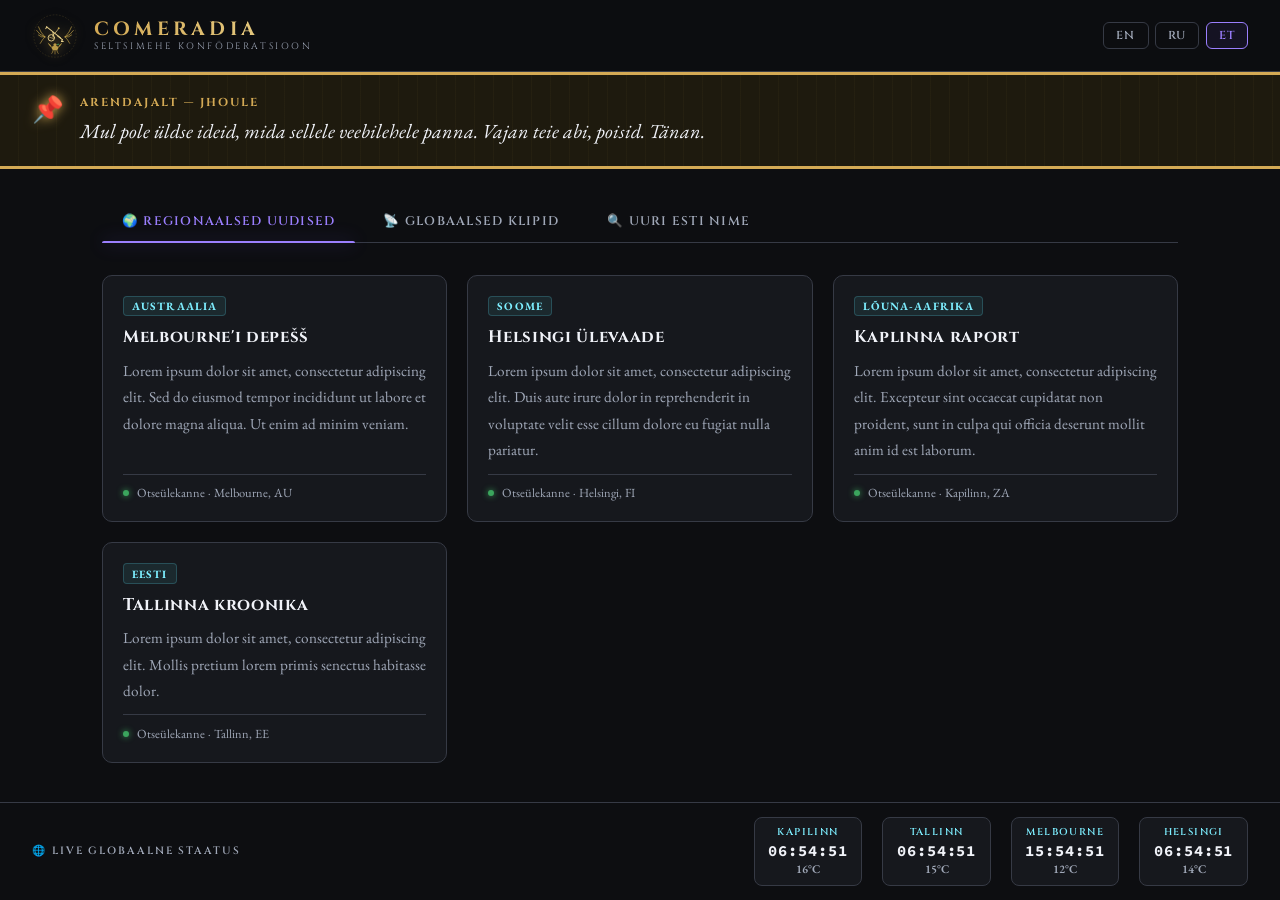
==== et/index.html @ 1955fc17 "Initial commit: Set up Comeradia project files" ====
<!DOCTYPE html>
<html lang="et">
<head>
  <meta charset="UTF-8" />
  <meta name="viewport" content="width=device-width, initial-scale=1.0" />
  <title>Comeradia — Globaalsed uudised</title>
  <link rel="preconnect" href="https://fonts.googleapis.com" />
  <link rel="stylesheet" href="https://fonts.googleapis.com/css2?family=Cinzel:wght@400;600;700;900&family=EB+Garamond:ital,wght@0,400;0,600;0,700;1,400&family=Source+Code+Pro:wght@400;600;700&display=swap" />
  <link rel="stylesheet" href="../style.css" />
</head>
<body>

<header>
  <a class="header-brand" href="/et/" aria-label="Comeradia Avaleht">
    <svg class="coa-wrap" viewBox="0 0 100 100" fill="none" xmlns="http://www.w3.org/2000/svg" aria-hidden="true">
      <g stroke="#c9a84c" stroke-width="1.4" stroke-linecap="round">
        <path d="M28 52 Q18 42 14 30" /><path d="M28 52 Q16 48 10 38" />
        <path d="M28 52 Q20 54 14 48" /><path d="M28 52 Q22 58 18 66" />
      </g>
      <g stroke="#c9a84c" stroke-width="1.4" stroke-linecap="round">
        <path d="M72 52 Q82 42 86 30" /><path d="M72 52 Q84 48 90 38" />
        <path d="M72 52 Q80 54 86 48" /><path d="M72 52 Q78 58 82 66" />
      </g>
      <g stroke="#e8d08a" stroke-width="2.2" stroke-linecap="round">
        <line x1="32" y1="30" x2="62" y2="54" />
        <line x1="56" y1="50" x2="66" y2="58" />
        <line x1="66" y1="58" x2="64" y2="62" />
        <line x1="64" y1="62" x2="68" y2="62" />
        <line x1="46" y1="42" x2="46" y2="52" />
        <line x1="32" y1="30" x2="30" y2="34" />
      </g>
      <g stroke="#e8d08a" stroke-linecap="round">
        <circle cx="42" cy="54" r="7" stroke-width="2" />
        <path d="M46 48 Q52 42 58 34" stroke-width="1.6" />
        <circle cx="58" cy="33" r="2" fill="#c9a84c" stroke="none" />
        <line x1="37" y1="52" x2="47" y2="56" stroke-width="1.2" />
      </g>
      <g fill="#c9a84c" opacity=".92">
        <ellipse cx="50" cy="76" rx="7" ry="5" />
        <circle cx="50" cy="69" r="3.5" />
        <path d="M53 69 L56 68.5 L55 70 Z" />
        <ellipse cx="57" cy="68" rx="2.5" ry="1" transform="rotate(-20 57 68)" fill="#3ba55d" />
        <path d="M43 76 Q36 70 34 64 Q40 68 43 74 Z" />
        <path d="M57 76 Q64 70 66 64 Q60 68 57 74 Z" />
        <path d="M46 81 Q45 86 43 88" stroke="#c9a84c" stroke-width="1.4" stroke-linecap="round" fill="none"/>
        <path d="M50 82 Q50 87 50 89" stroke="#c9a84c" stroke-width="1.4" stroke-linecap="round" fill="none"/>
        <path d="M54 81 Q55 86 57 88" stroke="#c9a84c" stroke-width="1.4" stroke-linecap="round" fill="none"/>
      </g>
      <circle cx="50" cy="50" r="46" stroke="#c9a84c" stroke-width=".8" stroke-dasharray="4 3" opacity=".4" />
    </svg>
    <div class="logo">
      <span class="logo-title">Comeradia</span>
      <span class="logo-sub">Seltsimehe Konföderatsioon</span>
    </div>
  </a>
  <nav class="lang-switcher" aria-label="Keel">
    <a href="/">EN</a>
    <a href="/ru/">RU</a>
    <a href="/et/" class="active">ET</a>
  </nav>
</header>

<!-- ── NOTICEBOARD ───────────────────────────────────────────────────────── -->
<div class="noticeboard" role="note">
  <div class="noticeboard-pin" aria-hidden="true">📌</div>
  <div class="noticeboard-inner">
    <span class="noticeboard-from">Arendajalt — Jhoule</span>
    <p class="noticeboard-msg">Mul pole üldse ideid, mida sellele veebilehele panna. Vajan teie abi, poisid. Tänan.</p>
  </div>
</div>

<main>

  <nav class="tab-nav" aria-label="Sektsioonid">
    <button class="tab-btn active" data-tab="tab-news">🌍 Regionaalsed uudised</button>
    <button class="tab-btn"        data-tab="tab-clips">📡 Globaalsed klipid</button>
    <button class="tab-btn"        data-tab="tab-vault">🔍 Uuri Esti nime</button>
  </nav>

  <!-- TAB 1 -->
  <section id="tab-news" class="tab-panel active" aria-label="Regionaalsed uudised">

    <div class="cards-grid">

      <article class="news-card">
        <span class="tag">Austraalia</span>
        <h3>Melbourne'i depešš</h3>
        <p>Lorem ipsum dolor sit amet, consectetur adipiscing elit. Sed do eiusmod tempor incididunt ut labore et dolore magna aliqua. Ut enim ad minim veniam.</p>
        <div class="card-meta"><div class="live-dot"></div> Otseülekanne · Melbourne, AU</div>
      </article>

      <article class="news-card">
        <span class="tag">Soome</span>
        <h3>Helsingi ülevaade</h3>
        <p>Lorem ipsum dolor sit amet, consectetur adipiscing elit. Duis aute irure dolor in reprehenderit in voluptate velit esse cillum dolore eu fugiat nulla pariatur.</p>
        <div class="card-meta"><div class="live-dot"></div> Otseülekanne · Helsingi, FI</div>
      </article>

      <article class="news-card">
        <span class="tag">Lõuna-Aafrika</span>
        <h3>Kaplinna raport</h3>
        <p>Lorem ipsum dolor sit amet, consectetur adipiscing elit. Excepteur sint occaecat cupidatat non proident, sunt in culpa qui officia deserunt mollit anim id est laborum.</p>
        <div class="card-meta"><div class="live-dot"></div> Otseülekanne · Kapilinn, ZA</div>
      </article>

      <article class="news-card">
        <span class="tag">Eesti</span>
        <h3>Tallinna kroonika</h3>
        <p>Lorem ipsum dolor sit amet, consectetur adipiscing elit. Mollis pretium lorem primis senectus habitasse dolor.</p>
        <div class="card-meta"><div class="live-dot"></div> Otseülekanne · Tallinn, EE</div>
      </article>

    </div>
  </section>

  <!-- TAB 2 -->
  <section id="tab-clips" class="tab-panel" aria-label="Globaalsed klipid">
    <div class="clips-header">
      <h2>Saatevoog</h2>
      <span class="live-badge"><span class="dot"></span>Otseülekanne</span>
    </div>
    <div class="clips-feed">
      <div class="clip-item">
        <span class="clip-index">#001</span>
        <div class="clip-body">
          <span class="clip-region">Lõuna-Aafrika</span>
          <div class="clip-headline">Lõunapoolkera bülletään — Hommikuväljanne</div>
          <div class="clip-copy">Lorem ipsum dolor sit amet, consectetur adipiscing elit. Sed do eiusmod tempor incididunt ut labore et dolore magna aliqua. Praesent commodo cursus magna.</div>
        </div>
        <span class="clip-time">08:14 UTC</span>
      </div>
      <div class="clip-item">
        <span class="clip-index">#002</span>
        <div class="clip-body">
          <span class="clip-region">Eesti</span>
          <div class="clip-headline">Balti ülevaade — Infrastruktuur</div>
          <div class="clip-copy">Lorem ipsum dolor sit amet, consectetur adipiscing elit. Duis aute irure dolor in reprehenderit in voluptate velit esse cillum dolore eu fugiat nulla pariatur.</div>
        </div>
        <span class="clip-time">09:02 UTC</span>
      </div>
      <div class="clip-item">
        <span class="clip-index">#003</span>
        <div class="clip-body">
          <span class="clip-region">Austraalia</span>
          <div class="clip-headline">Vaikse ookeani digest — Kaubandus</div>
          <div class="clip-copy">Lorem ipsum dolor sit amet, consectetur adipiscing elit. Excepteur sint occaecat cupidatat non proident, sunt in culpa qui officia deserunt mollit anim id est laborum.</div>
        </div>
        <span class="clip-time">10:47 UTC</span>
      </div>
      <div class="clip-item">
        <span class="clip-index">#004</span>
        <div class="clip-body">
          <span class="clip-region">Soome</span>
          <div class="clip-headline">Põhjamaade raport — Kliima ja poliitika</div>
          <div class="clip-copy">Lorem ipsum dolor sit amet, consectetur adipiscing elit. Mollis pretium lorem primis senectus habitasse dolor. Quisque aliquet velit sit amet libero facilisis lobortis.</div>
        </div>
        <span class="clip-time">11:33 UTC</span>
      </div>
      <div class="clip-item">
        <span class="clip-index">#005</span>
        <div class="clip-body">
          <span class="clip-region">Globaalne</span>
          <div class="clip-headline">Kiirteade: Comeradia võrk — Hädaedastus</div>
          <div class="clip-copy">Lorem ipsum dolor sit amet, consectetur adipiscing elit. Integer nec odio. Praesent libero. Sed cursus ante dapibus diam. Sed nisi. Nulla quis sem at nibh elementum imperdiet.</div>
        </div>
        <span class="clip-time">12:00 UTC</span>
      </div>
    </div>
  </section>

  <!-- TAB 3 -->
  <section id="tab-vault" class="tab-panel" aria-label="Hoidla">
    <div class="vault-terminal">
      <div class="vault-icons" aria-hidden="true">🔒 ⚠️ 🔒 ⚠️ 🔒</div>
      <div class="vault-title">Salastatud andmed</div>
      <div class="vault-sub">[ UNIKAALSE EESTI EESNIME HOIDLA ]<br/>// TURVAKLIRENS: ULTRA-MÕISTATUS //</div>
      <button id="btn-vault" class="btn-vault">⚡ Juurdepääs mõistatusele</button>
    </div>
  </section>

</main>

<div id="denial-overlay" class="denial-overlay" role="alertdialog" aria-modal="true" aria-labelledby="denial-msg">
  <div id="denial-msg" class="denial-msg" style="color:var(--danger)"></div>
  <div class="denial-static">SÜSTEEMI TERVIKLIKKUS: RIKUTUD ░░░░░░░░░░░░</div>
  <div class="denial-static">TULEMÜÜRI RIKKUMINE TUVASTATUD ▒▒▒▒ TAGASI VÕTTA? EI.</div>
  <button id="btn-dismiss" class="btn-dismiss">[ TUNNISTA JA TAGANEDA ]</button>
</div>

<footer>
  <span class="footer-label">🌐 Live globaalne staatus</span>
  <div class="clock-widget" aria-label="Kellad ja temperatuur">
    <div class="clock-item">
      <span class="clock-city">Kapilinn</span>
      <span class="clock-time" id="clock-za">--:--:--</span>
      <span class="clock-temp">16°C</span>
    </div>
    <div class="clock-item">
      <span class="clock-city">Tallinn</span>
      <span class="clock-time" id="clock-et">--:--:--</span>
      <span class="clock-temp">15°C</span>
    </div>
    <div class="clock-item">
      <span class="clock-city">Melbourne</span>
      <span class="clock-time" id="clock-au">--:--:--</span>
      <span class="clock-temp">12°C</span>
    </div>
    <div class="clock-item">
      <span class="clock-city">Helsingi</span>
      <span class="clock-time" id="clock-fi">--:--:--</span>
      <span class="clock-temp">14°C</span>
    </div>
  </div>
</footer>

<script src="../script.js"></script>
</body>
</html>
---- style.css ----
/* ─── RESET & VARIABLES ─────────────────────────────────────────────────── */
*, *::before, *::after { box-sizing: border-box; margin: 0; padding: 0; }

:root {
  --bg:        #0d0e11;
  --bg-card:   #16181d;
  --bg-input:  #1e2028;
  --border:    #363a45;
  --accent:    #9b7ffe;
  --accent-2:  #7deeff;
  --gold:      #d4aa55;
  --text:      #f0f2f8;
  --muted:     #a0a8b8;
  --danger:    #ff5566;
  --radius:    10px;
  --glow:      0 0 18px rgba(124,92,252,.45);
  --glow2:     0 0 18px rgba(92,232,252,.35);
  --glow-gold: 0 0 14px rgba(201,168,76,.5);
  --trans:     .22s cubic-bezier(.4,0,.2,1);
}

body {
  background: var(--bg);
  color: var(--text);
  font-family: 'EB Garamond', 'Georgia', serif;
  min-height: 100vh;
  display: flex;
  flex-direction: column;
}

::-webkit-scrollbar { width: 6px; }
::-webkit-scrollbar-track { background: var(--bg); }
::-webkit-scrollbar-thumb { background: var(--border); border-radius: 3px; }

/* ─── HEADER ─────────────────────────────────────────────────────────────── */
header {
  display: flex;
  align-items: center;
  justify-content: space-between;
  padding: 0 2rem;
  height: 72px;
  background: rgba(13,14,17,.9);
  backdrop-filter: blur(14px);
  border-bottom: 1px solid var(--border);
  position: sticky;
  top: 0;
  z-index: 100;
  gap: 1rem;
}

.header-brand {
  display: flex;
  align-items: center;
  gap: 1rem;
  text-decoration: none;
}

/* ── Coat of Arms SVG container ── */
.coa-wrap {
  width: 46px;
  height: 46px;
  flex-shrink: 0;
  filter: drop-shadow(0 0 6px rgba(201,168,76,.55));
  transition: filter var(--trans);
}
.coa-wrap:hover { filter: drop-shadow(0 0 12px rgba(201,168,76,.85)); }

.logo {
  display: flex;
  flex-direction: column;
  line-height: 1;
}

.logo-title {
  font-size: 1.2rem;
  font-weight: 700;
  letter-spacing: .22em;
  text-transform: uppercase;
  font-family: 'Cinzel', 'Georgia', serif;
  background: linear-gradient(90deg, var(--gold), #e8d08a, var(--gold));
  background-size: 200%;
  -webkit-background-clip: text;
  -webkit-text-fill-color: transparent;
  background-clip: text;
  animation: shimmer 4s linear infinite;
}

.logo-sub {
  font-size: .58rem;
  font-weight: 400;
  letter-spacing: .28em;
  text-transform: uppercase;
  color: var(--muted);
  margin-top: 3px;
  font-family: 'Cinzel', 'Georgia', serif;
}

@keyframes shimmer {
  0%   { background-position: 0% 50%; }
  100% { background-position: 200% 50%; }
}

/* ── Language switcher ── */
.lang-switcher { display: flex; gap: .4rem; align-items: center; }

.lang-switcher a {
  padding: .3rem .75rem;
  border-radius: 6px;
  border: 1px solid var(--border);
  color: var(--muted);
  text-decoration: none;
  font-size: .72rem;
  font-weight: 600;
  letter-spacing: .1em;
  font-family: 'Cinzel', serif;
  transition: color var(--trans), border-color var(--trans), background var(--trans);
}

.lang-switcher a:hover,
.lang-switcher a.active {
  color: var(--accent);
  border-color: var(--accent);
  background: rgba(124,92,252,.08);
}

/* ─── MAIN ───────────────────────────────────────────────────────────────── */
main { flex: 1; padding: 2rem; max-width: 1140px; margin: 0 auto; width: 100%; }

/* ─── TAB NAV ────────────────────────────────────────────────────────────── */
.tab-nav {
  display: flex;
  gap: .5rem;
  border-bottom: 1px solid var(--border);
  margin-bottom: 2rem;
}

.tab-btn {
  background: none;
  border: none;
  color: var(--muted);
  padding: .75rem 1.25rem;
  font-size: .78rem;
  font-weight: 600;
  letter-spacing: .1em;
  text-transform: uppercase;
  font-family: 'Cinzel', serif;
  cursor: pointer;
  position: relative;
  transition: color var(--trans);
}

.tab-btn::after {
  content: '';
  position: absolute;
  bottom: -1px; left: 0; right: 0;
  height: 2px;
  background: var(--accent);
  box-shadow: var(--glow);
  transform: scaleX(0);
  transition: transform var(--trans);
  border-radius: 2px 2px 0 0;
}

.tab-btn:hover { color: var(--text); }
.tab-btn.active { color: var(--accent); }
.tab-btn.active::after { transform: scaleX(1); }

/* ─── TAB PANELS ─────────────────────────────────────────────────────────── */
.tab-panel { display: none; animation: fadeUp .28s ease; }
.tab-panel.active { display: block; }

@keyframes fadeUp {
  from { opacity: 0; transform: translateY(10px); }
  to   { opacity: 1; transform: translateY(0); }
}

/* ─── NEWS CARDS GRID ────────────────────────────────────────────────────── */
.cards-grid {
  display: grid;
  grid-template-columns: repeat(auto-fill, minmax(260px, 1fr));
  gap: 1.25rem;
}

.news-card {
  background: var(--bg-card);
  border: 1px solid var(--border);
  border-radius: var(--radius);
  padding: 1.25rem;
  display: flex;
  flex-direction: column;
  gap: .6rem;
  cursor: default;
  transition: border-color var(--trans), transform var(--trans), box-shadow var(--trans);
}

.news-card:hover {
  border-color: var(--accent);
  box-shadow: var(--glow);
  transform: translateY(-3px);
}

.news-card .tag {
  display: inline-block;
  font-size: .7rem;
  font-weight: 700;
  letter-spacing: .1em;
  text-transform: uppercase;
  color: var(--accent-2);
  background: rgba(92,232,252,.08);
  border: 1px solid rgba(92,232,252,.2);
  border-radius: 4px;
  padding: .15rem .5rem;
  width: fit-content;
}

.news-card h3 { font-size: 1.05rem; font-weight: 700; color: var(--text); font-family: 'Cinzel', serif; letter-spacing: .04em; }

.news-card p { font-size: .95rem; color: var(--muted); line-height: 1.75; }

.news-card .card-meta {
  display: flex;
  align-items: center;
  gap: .5rem;
  margin-top: auto;
  padding-top: .6rem;
  border-top: 1px solid var(--border);
  font-size: .78rem;
  color: var(--muted);
}

.card-meta .live-dot {
  width: 6px; height: 6px;
  border-radius: 50%;
  background: #3ba55d;
  box-shadow: 0 0 6px #3ba55d;
  animation: pulse 2s ease-in-out infinite;
  flex-shrink: 0;
}

/* ─── GLOBAL CLIPS ───────────────────────────────────────────────────────── */
.clips-header {
  display: flex;
  align-items: center;
  gap: .75rem;
  margin-bottom: 1.5rem;
}

.clips-header h2 {
  font-size: 1rem;
  font-weight: 700;
  letter-spacing: .15em;
  text-transform: uppercase;
  color: var(--text);
  font-family: 'Cinzel', serif;
}

.live-badge {
  display: flex;
  align-items: center;
  gap: .35rem;
  font-size: .7rem;
  font-weight: 700;
  letter-spacing: .12em;
  text-transform: uppercase;
  color: #ff4455;
  border: 1px solid rgba(255,68,85,.35);
  border-radius: 4px;
  padding: .15rem .55rem;
  background: rgba(255,68,85,.07);
}

.live-badge .dot {
  width: 6px; height: 6px;
  border-radius: 50%;
  background: #ff4455;
  animation: pulse 1s ease-in-out infinite;
}

.clips-feed { display: flex; flex-direction: column; gap: 1rem; }

.clip-item {
  background: var(--bg-card);
  border: 1px solid var(--border);
  border-radius: var(--radius);
  padding: 1.1rem 1.25rem;
  display: grid;
  grid-template-columns: auto 1fr auto;
  gap: .75rem 1rem;
  align-items: start;
  transition: border-color var(--trans), box-shadow var(--trans);
}

.clip-item:hover { border-color: var(--border); box-shadow: 0 2px 18px rgba(0,0,0,.3); }

.clip-index {
  font-size: .7rem;
  font-weight: 700;
  color: var(--accent);
  letter-spacing: .06em;
  padding-top: .15rem;
  font-family: 'Source Code Pro', monospace;
}

.clip-body { display: flex; flex-direction: column; gap: .3rem; }

.clip-region {
  font-size: .7rem;
  font-weight: 700;
  letter-spacing: .1em;
  text-transform: uppercase;
  color: var(--gold);
}

.clip-headline { font-size: .92rem; font-weight: 700; color: var(--text); font-family: 'Cinzel', serif; letter-spacing: .03em; }

.clip-copy { font-size: .92rem; color: var(--muted); line-height: 1.65; }

.clip-time {
  font-size: .74rem;
  color: var(--muted);
  font-family: 'Source Code Pro', monospace;
  white-space: nowrap;
  padding-top: .15rem;
}

/* ─── VAULT ──────────────────────────────────────────────────────────────── */
.vault-terminal {
  border: 1px solid var(--danger);
  border-radius: var(--radius);
  padding: 2.5rem 2rem;
  text-align: center;
  background: rgba(255,68,85,.03);
  position: relative;
  overflow: hidden;
}

.vault-terminal::before {
  content: '';
  position: absolute;
  inset: 0;
  background: repeating-linear-gradient(
    0deg,
    transparent, transparent 2px,
    rgba(255,68,85,.015) 2px, rgba(255,68,85,.015) 4px
  );
  pointer-events: none;
}

.vault-icons { font-size: 2.5rem; letter-spacing: .5rem; margin-bottom: 1rem; filter: drop-shadow(0 0 8px var(--danger)); }
.vault-title { font-size: 1rem; font-weight: 700; letter-spacing: .2em; text-transform: uppercase; color: var(--danger); text-shadow: 0 0 12px rgba(255,68,85,.6); margin-bottom: .5rem; font-family: 'Cinzel', serif; }
.vault-sub   { color: var(--muted); font-size: .88rem; letter-spacing: .06em; margin-bottom: 2rem; font-family: 'Source Code Pro', monospace; }

.btn-vault {
  background: none;
  border: 2px solid var(--danger);
  color: var(--danger);
  border-radius: var(--radius);
  padding: 1rem 2.5rem;
  font-size: .85rem;
  font-weight: 700;
  letter-spacing: .16em;
  text-transform: uppercase;
  font-family: 'Cinzel', serif;
  cursor: pointer;
  transition: background var(--trans), box-shadow var(--trans), transform var(--trans);
  box-shadow: 0 0 20px rgba(255,68,85,.25);
}

.btn-vault:hover { background: rgba(255,68,85,.08); box-shadow: 0 0 32px rgba(255,68,85,.5); transform: scale(1.03); }

/* ─── DENIAL OVERLAY ─────────────────────────────────────────────────────── */
.denial-overlay {
  position: fixed;
  inset: 0;
  background: rgba(0,0,0,.92);
  z-index: 200;
  display: flex;
  flex-direction: column;
  align-items: center;
  justify-content: center;
  gap: 1.25rem;
  opacity: 0;
  pointer-events: none;
  transition: opacity .2s;
}

.denial-overlay.show { opacity: 1; pointer-events: all; }

.denial-msg {
  font-size: clamp(1.4rem, 4vw, 2.4rem);
  font-weight: 900;
  letter-spacing: .1em;
  text-transform: uppercase;
  text-align: center;
  padding: 0 1rem;
  font-family: 'Cinzel', serif;
  animation: blink .55s step-start infinite;
}

@keyframes blink { 50% { opacity: 0; } }

.denial-static {
  color: var(--danger);
  font-family: 'Source Code Pro', monospace;
  font-size: .88rem;
  opacity: .9;
  letter-spacing: .08em;
  animation: flicker 1.2s linear infinite;
}

@keyframes flicker {
  0%,100% { opacity: .7; }
  45%      { opacity: .3; }
  50%      { opacity: .9; }
  55%      { opacity: .2; }
}

.btn-dismiss {
  margin-top: .5rem;
  background: none;
  border: 1px solid var(--muted);
  color: var(--muted);
  border-radius: 6px;
  padding: .5rem 1.5rem;
  font-size: .72rem;
  font-family: 'Cinzel', serif;
  letter-spacing: .1em;
  cursor: pointer;
  transition: color var(--trans), border-color var(--trans);
  animation: none;
  opacity: 1;
}

.btn-dismiss:hover { color: var(--text); border-color: var(--text); }

/* ─── FOOTER — LIVE CLOCKS ───────────────────────────────────────────────── */
footer {
  border-top: 1px solid var(--border);
  padding: .9rem 2rem;
  display: flex;
  align-items: center;
  justify-content: space-between;
  flex-wrap: wrap;
  gap: .75rem;
}

.footer-label {
  font-size: .66rem;
  font-weight: 600;
  letter-spacing: .18em;
  text-transform: uppercase;
  color: var(--muted);
  white-space: nowrap;
  font-family: 'Cinzel', serif;
}

.clock-widget { display: flex; gap: 1.25rem; flex-wrap: wrap; }

.clock-item {
  display: flex;
  flex-direction: column;
  align-items: center;
  gap: .1rem;
  background: var(--bg-card);
  border: 1px solid var(--border);
  border-radius: 8px;
  padding: .45rem .85rem;
  min-width: 96px;
  transition: border-color var(--trans);
}

.clock-item:hover { border-color: var(--accent-2); }

.clock-city {
  font-size: .62rem;
  font-weight: 600;
  letter-spacing: .14em;
  text-transform: uppercase;
  color: var(--accent-2);
  font-family: 'Cinzel', serif;
}

.clock-time {
  font-size: .96rem;
  font-weight: 700;
  font-family: 'Source Code Pro', monospace;
  color: var(--text);
  letter-spacing: .06em;
}

.clock-temp {
  font-size: .74rem;
  color: var(--muted);
  font-weight: 600;
}

@keyframes pulse {
  0%,100% { transform: scale(1); opacity: 1; }
  50%      { transform: scale(1.5); opacity: .5; }
}

/* ─── NOTICEBOARD ────────────────────────────────────────────────────────── */
.noticeboard {
  background: #1e1a0e;
  border-top: 3px solid var(--gold);
  border-bottom: 3px solid var(--gold);
  padding: 1.25rem 2rem;
  display: flex;
  align-items: flex-start;
  gap: 1rem;
  position: relative;
}

.noticeboard::before {
  content: '';
  position: absolute;
  inset: 0;
  background: repeating-linear-gradient(
    90deg,
    transparent,
    transparent 18px,
    rgba(201,168,76,.04) 18px,
    rgba(201,168,76,.04) 19px
  );
  pointer-events: none;
}

.noticeboard-pin {
  font-size: 1.6rem;
  flex-shrink: 0;
  filter: drop-shadow(0 0 6px var(--gold));
  line-height: 1;
  margin-top: .1rem;
}

.noticeboard-inner {
  display: flex;
  flex-direction: column;
  gap: .35rem;
}

.noticeboard-from {
  font-family: 'Cinzel', serif;
  font-size: .72rem;
  font-weight: 700;
  letter-spacing: .18em;
  text-transform: uppercase;
  color: var(--gold);
}

.noticeboard-msg {
  font-family: 'EB Garamond', Georgia, serif;
  font-size: 1.25rem;
  font-style: italic;
  color: var(--text);
  line-height: 1.5;
}

@media (max-width: 480px) {
  .noticeboard { padding: 1rem .85rem; gap: .75rem; }
  .noticeboard-msg { font-size: 1.05rem; }
}

/* ─── RESPONSIVE ─────────────────────────────────────────────────────────── */

/* Tablet: ≤ 768px */
@media (max-width: 768px) {
  header {
    padding: 0 1.1rem;
    height: 60px;
  }

  .logo-title { font-size: 1rem; letter-spacing: .16em; }
  .logo-sub   { display: none; }

  .coa-wrap { width: 36px; height: 36px; }

  main { padding: 1.25rem 1rem; }

  .tab-nav {
    gap: 0;
    overflow-x: auto;
    scrollbar-width: none;
  }
  .tab-nav::-webkit-scrollbar { display: none; }

  .tab-btn {
    font-size: .7rem;
    padding: .65rem .9rem;
    white-space: nowrap;
    flex-shrink: 0;
  }

  .cards-grid {
    grid-template-columns: 1fr;
  }

  .clip-item {
    grid-template-columns: auto 1fr;
    grid-template-rows: auto auto;
  }
  .clip-time {
    grid-column: 2;
    grid-row: 2;
  }

  footer {
    flex-direction: column;
    align-items: flex-start;
    padding: 1rem;
    gap: .75rem;
  }

  .clock-widget {
    width: 100%;
    display: grid;
    grid-template-columns: repeat(2, 1fr);
    gap: .6rem;
  }

  .clock-item { min-width: unset; }
}

/* Mobile: ≤ 480px */
@media (max-width: 480px) {
  header { padding: 0 .85rem; }

  .header-brand { gap: .6rem; }

  .lang-switcher a {
    padding: .25rem .55rem;
    font-size: .65rem;
  }

  .tab-btn {
    font-size: .65rem;
    padding: .6rem .75rem;
    letter-spacing: .06em;
  }

  main { padding: 1rem .85rem; }

  .news-card { padding: 1rem; }

  .clip-item { padding: .9rem 1rem; }

  .vault-terminal { padding: 2rem 1.1rem; }

  .vault-icons { font-size: 1.8rem; letter-spacing: .3rem; }

  .btn-vault {
    padding: .85rem 1.5rem;
    font-size: .78rem;
    width: 100%;
  }

  .denial-msg { font-size: clamp(1.1rem, 6vw, 1.8rem); }

  .denial-static { font-size: .75rem; }

  .clock-widget { grid-template-columns: repeat(2, 1fr); }
}
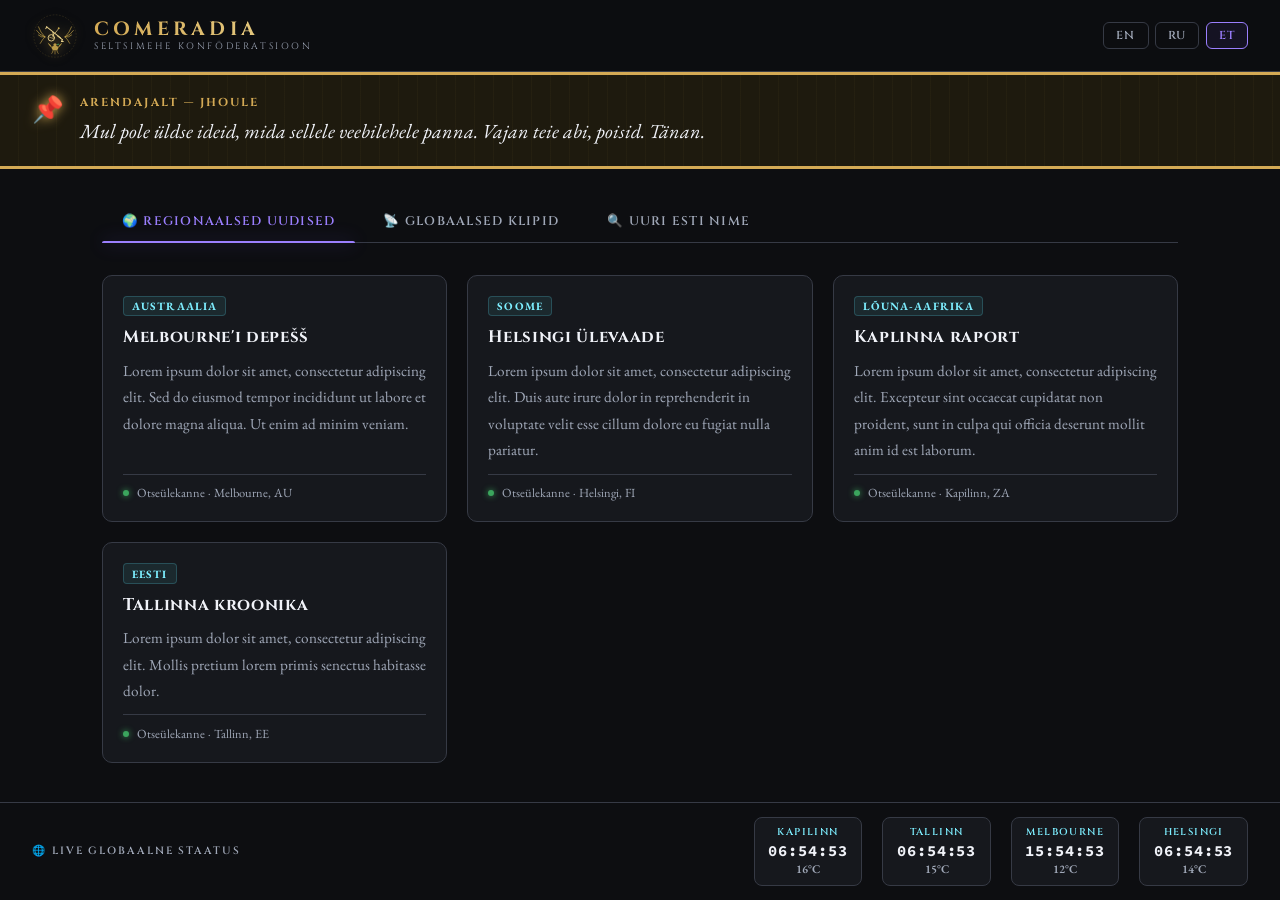
==== commit b4a37b36: "Fix: Adjust language routing paths for GitHub Pages subfolder" ====
--- a/et/index.html
+++ b/et/index.html
@@ -54,9 +54,9 @@
     </div>
   </a>
   <nav class="lang-switcher" aria-label="Keel">
-    <a href="/">EN</a>
-    <a href="/ru/">RU</a>
-    <a href="/et/" class="active">ET</a>
+    <a href="../">EN</a>
+    <a href="../ru/">RU</a>
+    <a href="./" class="active">ET</a>
   </nav>
 </header>
 
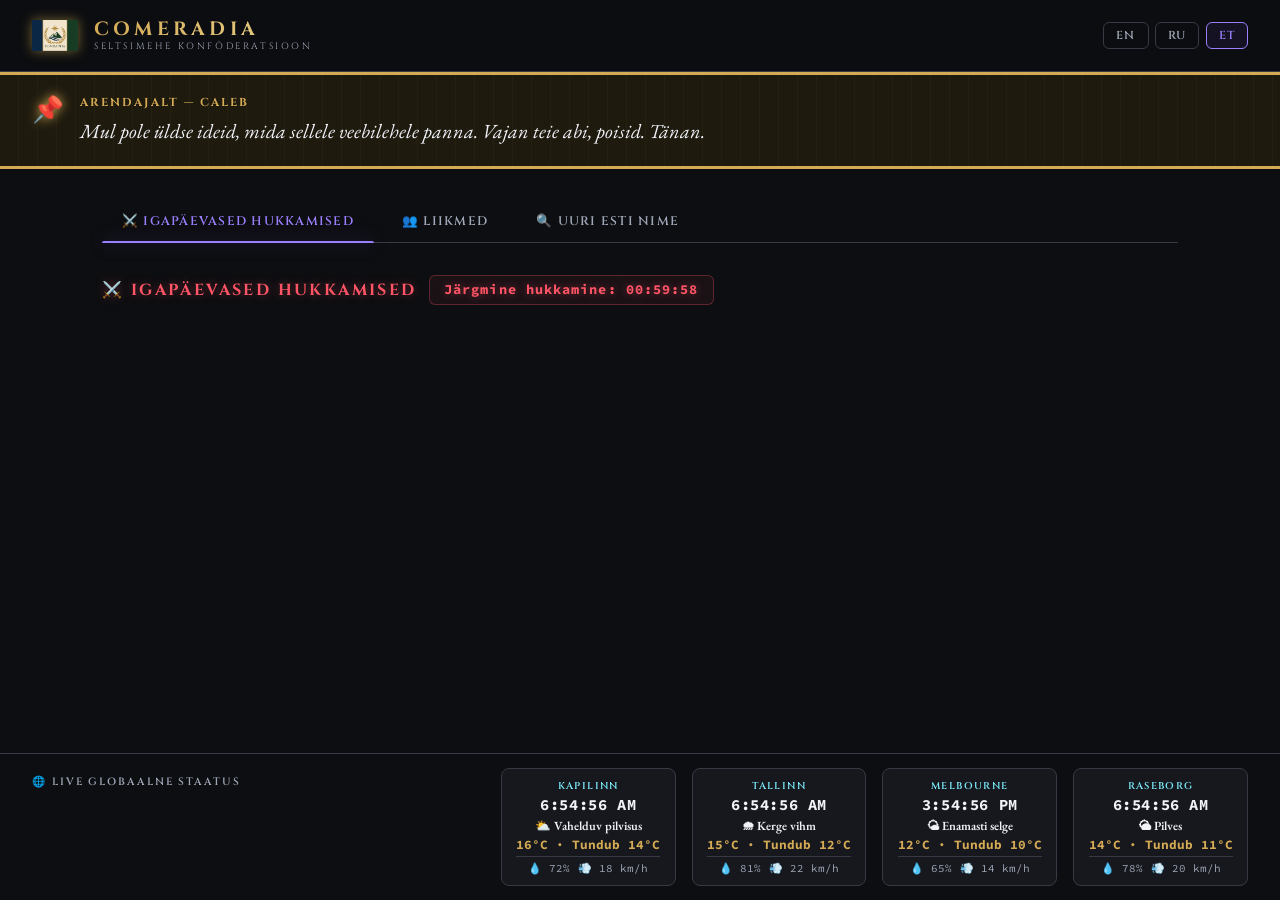
==== commit 54988381: "Update 2.0" ====
--- a/et/index.html
+++ b/et/index.html
@@ -11,43 +11,8 @@
 <body>
 
 <header>
-  <a class="header-brand" href="/et/" aria-label="Comeradia Avaleht">
-    <svg class="coa-wrap" viewBox="0 0 100 100" fill="none" xmlns="http://www.w3.org/2000/svg" aria-hidden="true">
-      <g stroke="#c9a84c" stroke-width="1.4" stroke-linecap="round">
-        <path d="M28 52 Q18 42 14 30" /><path d="M28 52 Q16 48 10 38" />
-        <path d="M28 52 Q20 54 14 48" /><path d="M28 52 Q22 58 18 66" />
-      </g>
-      <g stroke="#c9a84c" stroke-width="1.4" stroke-linecap="round">
-        <path d="M72 52 Q82 42 86 30" /><path d="M72 52 Q84 48 90 38" />
-        <path d="M72 52 Q80 54 86 48" /><path d="M72 52 Q78 58 82 66" />
-      </g>
-      <g stroke="#e8d08a" stroke-width="2.2" stroke-linecap="round">
-        <line x1="32" y1="30" x2="62" y2="54" />
-        <line x1="56" y1="50" x2="66" y2="58" />
-        <line x1="66" y1="58" x2="64" y2="62" />
-        <line x1="64" y1="62" x2="68" y2="62" />
-        <line x1="46" y1="42" x2="46" y2="52" />
-        <line x1="32" y1="30" x2="30" y2="34" />
-      </g>
-      <g stroke="#e8d08a" stroke-linecap="round">
-        <circle cx="42" cy="54" r="7" stroke-width="2" />
-        <path d="M46 48 Q52 42 58 34" stroke-width="1.6" />
-        <circle cx="58" cy="33" r="2" fill="#c9a84c" stroke="none" />
-        <line x1="37" y1="52" x2="47" y2="56" stroke-width="1.2" />
-      </g>
-      <g fill="#c9a84c" opacity=".92">
-        <ellipse cx="50" cy="76" rx="7" ry="5" />
-        <circle cx="50" cy="69" r="3.5" />
-        <path d="M53 69 L56 68.5 L55 70 Z" />
-        <ellipse cx="57" cy="68" rx="2.5" ry="1" transform="rotate(-20 57 68)" fill="#3ba55d" />
-        <path d="M43 76 Q36 70 34 64 Q40 68 43 74 Z" />
-        <path d="M57 76 Q64 70 66 64 Q60 68 57 74 Z" />
-        <path d="M46 81 Q45 86 43 88" stroke="#c9a84c" stroke-width="1.4" stroke-linecap="round" fill="none"/>
-        <path d="M50 82 Q50 87 50 89" stroke="#c9a84c" stroke-width="1.4" stroke-linecap="round" fill="none"/>
-        <path d="M54 81 Q55 86 57 88" stroke="#c9a84c" stroke-width="1.4" stroke-linecap="round" fill="none"/>
-      </g>
-      <circle cx="50" cy="50" r="46" stroke="#c9a84c" stroke-width=".8" stroke-dasharray="4 3" opacity=".4" />
-    </svg>
+  <a class="header-brand" href="../" aria-label="Comeradia Avaleht">
+    <img class="logo-img" src="../assets/image.webp" alt="Comeradia Coat of Arms" />
     <div class="logo">
       <span class="logo-title">Comeradia</span>
       <span class="logo-sub">Seltsimehe Konföderatsioon</span>
@@ -60,11 +25,10 @@
   </nav>
 </header>
 
-<!-- ── NOTICEBOARD ───────────────────────────────────────────────────────── -->
 <div class="noticeboard" role="note">
   <div class="noticeboard-pin" aria-hidden="true">📌</div>
   <div class="noticeboard-inner">
-    <span class="noticeboard-from">Arendajalt — Jhoule</span>
+    <span class="noticeboard-from">Arendajalt — Caleb</span>
     <p class="noticeboard-msg">Mul pole üldse ideid, mida sellele veebilehele panna. Vajan teie abi, poisid. Tänan.</p>
   </div>
 </div>
@@ -72,99 +36,52 @@
 <main>
 
   <nav class="tab-nav" aria-label="Sektsioonid">
-    <button class="tab-btn active" data-tab="tab-news">🌍 Regionaalsed uudised</button>
-    <button class="tab-btn"        data-tab="tab-clips">📡 Globaalsed klipid</button>
+    <button class="tab-btn active" data-tab="tab-behead">⚔️ Igapäevased hukkamised</button>
+    <button class="tab-btn"        data-tab="tab-members">👥 Liikmed</button>
     <button class="tab-btn"        data-tab="tab-vault">🔍 Uuri Esti nime</button>
   </nav>
 
   <!-- TAB 1 -->
-  <section id="tab-news" class="tab-panel active" aria-label="Regionaalsed uudised">
-
-    <div class="cards-grid">
-
-      <article class="news-card">
-        <span class="tag">Austraalia</span>
-        <h3>Melbourne'i depešš</h3>
-        <p>Lorem ipsum dolor sit amet, consectetur adipiscing elit. Sed do eiusmod tempor incididunt ut labore et dolore magna aliqua. Ut enim ad minim veniam.</p>
-        <div class="card-meta"><div class="live-dot"></div> Otseülekanne · Melbourne, AU</div>
-      </article>
-
-      <article class="news-card">
-        <span class="tag">Soome</span>
-        <h3>Helsingi ülevaade</h3>
-        <p>Lorem ipsum dolor sit amet, consectetur adipiscing elit. Duis aute irure dolor in reprehenderit in voluptate velit esse cillum dolore eu fugiat nulla pariatur.</p>
-        <div class="card-meta"><div class="live-dot"></div> Otseülekanne · Helsingi, FI</div>
-      </article>
-
-      <article class="news-card">
-        <span class="tag">Lõuna-Aafrika</span>
-        <h3>Kaplinna raport</h3>
-        <p>Lorem ipsum dolor sit amet, consectetur adipiscing elit. Excepteur sint occaecat cupidatat non proident, sunt in culpa qui officia deserunt mollit anim id est laborum.</p>
-        <div class="card-meta"><div class="live-dot"></div> Otseülekanne · Kapilinn, ZA</div>
-      </article>
-
-      <article class="news-card">
-        <span class="tag">Eesti</span>
-        <h3>Tallinna kroonika</h3>
-        <p>Lorem ipsum dolor sit amet, consectetur adipiscing elit. Mollis pretium lorem primis senectus habitasse dolor.</p>
-        <div class="card-meta"><div class="live-dot"></div> Otseülekanne · Tallinn, EE</div>
-      </article>
-
+  <section id="tab-behead" class="tab-panel active" aria-label="Igapäevased hukkamised">
+    <div class="behead-header">
+      <h2>⚔️ Igapäevased hukkamised</h2>
+      <div id="behead-countdown" class="behead-countdown"></div>
     </div>
+    <div class="behead-feed" id="beheading-feed"></div>
   </section>
 
   <!-- TAB 2 -->
-  <section id="tab-clips" class="tab-panel" aria-label="Globaalsed klipid">
-    <div class="clips-header">
-      <h2>Saatevoog</h2>
-      <span class="live-badge"><span class="dot"></span>Otseülekanne</span>
-    </div>
-    <div class="clips-feed">
-      <div class="clip-item">
-        <span class="clip-index">#001</span>
-        <div class="clip-body">
-          <span class="clip-region">Lõuna-Aafrika</span>
-          <div class="clip-headline">Lõunapoolkera bülletään — Hommikuväljanne</div>
-          <div class="clip-copy">Lorem ipsum dolor sit amet, consectetur adipiscing elit. Sed do eiusmod tempor incididunt ut labore et dolore magna aliqua. Praesent commodo cursus magna.</div>
-        </div>
-        <span class="clip-time">08:14 UTC</span>
+  <section id="tab-members" class="tab-panel" aria-label="Liikmed">
+    <div class="members-grid">
+
+      <div class="member-card" data-member="Caleb">
+        <div class="member-avatar" style="background: linear-gradient(135deg,#7c5cfc,#4a3abf)">C</div>
+        <div class="member-flag">🇿🇦</div>
+        <div class="member-name">Caleb</div>
+        <div class="member-role">Arendaja ja asutaja</div>
       </div>
-      <div class="clip-item">
-        <span class="clip-index">#002</span>
-        <div class="clip-body">
-          <span class="clip-region">Eesti</span>
-          <div class="clip-headline">Balti ülevaade — Infrastruktuur</div>
-          <div class="clip-copy">Lorem ipsum dolor sit amet, consectetur adipiscing elit. Duis aute irure dolor in reprehenderit in voluptate velit esse cillum dolore eu fugiat nulla pariatur.</div>
-        </div>
-        <span class="clip-time">09:02 UTC</span>
+
+      <div class="member-card" data-member="Rosa">
+        <div class="member-avatar" style="background: linear-gradient(135deg,#43b581,#2d7a56)">R</div>
+        <div class="member-flag">🇫🇮</div>
+        <div class="member-name">Rosa</div>
+        <div class="member-role">Suur Herpetoloog</div>
       </div>
-      <div class="clip-item">
-        <span class="clip-index">#003</span>
-        <div class="clip-body">
-          <span class="clip-region">Austraalia</span>
-          <div class="clip-headline">Vaikse ookeani digest — Kaubandus</div>
-          <div class="clip-copy">Lorem ipsum dolor sit amet, consectetur adipiscing elit. Excepteur sint occaecat cupidatat non proident, sunt in culpa qui officia deserunt mollit anim id est laborum.</div>
-        </div>
-        <span class="clip-time">10:47 UTC</span>
+
+      <div class="member-card" data-member="Jacob">
+        <div class="member-avatar" style="background: linear-gradient(135deg,#f04747,#a83030)">J</div>
+        <div class="member-flag">🇦🇺</div>
+        <div class="member-name">Jacob</div>
+        <div class="member-role">Seltsimees</div>
       </div>
-      <div class="clip-item">
-        <span class="clip-index">#004</span>
-        <div class="clip-body">
-          <span class="clip-region">Soome</span>
-          <div class="clip-headline">Põhjamaade raport — Kliima ja poliitika</div>
-          <div class="clip-copy">Lorem ipsum dolor sit amet, consectetur adipiscing elit. Mollis pretium lorem primis senectus habitasse dolor. Quisque aliquet velit sit amet libero facilisis lobortis.</div>
-        </div>
-        <span class="clip-time">11:33 UTC</span>
+
+      <div class="member-card" data-member="Est">
+        <div class="member-avatar" style="background: linear-gradient(135deg,#faa61a,#b87512)">?</div>
+        <div class="member-flag">🇪🇪</div>
+        <div class="member-name">Est</div>
+        <div class="member-role">Mõistatus</div>
       </div>
-      <div class="clip-item">
-        <span class="clip-index">#005</span>
-        <div class="clip-body">
-          <span class="clip-region">Globaalne</span>
-          <div class="clip-headline">Kiirteade: Comeradia võrk — Hädaedastus</div>
-          <div class="clip-copy">Lorem ipsum dolor sit amet, consectetur adipiscing elit. Integer nec odio. Praesent libero. Sed cursus ante dapibus diam. Sed nisi. Nulla quis sem at nibh elementum imperdiet.</div>
-        </div>
-        <span class="clip-time">12:00 UTC</span>
-      </div>
+
     </div>
   </section>
 
@@ -189,27 +106,40 @@
 
 <footer>
   <span class="footer-label">🌐 Live globaalne staatus</span>
-  <div class="clock-widget" aria-label="Kellad ja temperatuur">
+  <div class="clock-widget" aria-label="Kellad ja ilm">
+
     <div class="clock-item">
       <span class="clock-city">Kapilinn</span>
       <span class="clock-time" id="clock-za">--:--:--</span>
-      <span class="clock-temp">16°C</span>
+      <span class="clock-condition">⛅ Vahelduv pilvisus</span>
+      <span class="clock-temp">16°C · Tundub 14°C</span>
+      <div class="clock-details"><span>💧 72%</span><span>💨 18 km/h</span></div>
     </div>
+
     <div class="clock-item">
       <span class="clock-city">Tallinn</span>
       <span class="clock-time" id="clock-et">--:--:--</span>
-      <span class="clock-temp">15°C</span>
+      <span class="clock-condition">🌧 Kerge vihm</span>
+      <span class="clock-temp">15°C · Tundub 12°C</span>
+      <div class="clock-details"><span>💧 81%</span><span>💨 22 km/h</span></div>
     </div>
+
     <div class="clock-item">
       <span class="clock-city">Melbourne</span>
       <span class="clock-time" id="clock-au">--:--:--</span>
-      <span class="clock-temp">12°C</span>
+      <span class="clock-condition">🌤 Enamasti selge</span>
+      <span class="clock-temp">12°C · Tundub 10°C</span>
+      <div class="clock-details"><span>💧 65%</span><span>💨 14 km/h</span></div>
     </div>
+
     <div class="clock-item">
-      <span class="clock-city">Helsingi</span>
+      <span class="clock-city">Raseborg</span>
       <span class="clock-time" id="clock-fi">--:--:--</span>
-      <span class="clock-temp">14°C</span>
+      <span class="clock-condition">🌥 Pilves</span>
+      <span class="clock-temp">14°C · Tundub 11°C</span>
+      <div class="clock-details"><span>💧 78%</span><span>💨 20 km/h</span></div>
     </div>
+
   </div>
 </footer>
 
--- a/style.css
+++ b/style.css
@@ -55,7 +55,17 @@
   text-decoration: none;
 }
 
-/* ── Coat of Arms SVG container ── */
+.logo-img {
+  width: 46px;
+  height: 46px;
+  flex-shrink: 0;
+  object-fit: contain;
+  filter: drop-shadow(0 0 6px rgba(201,168,76,.55));
+  transition: filter var(--trans);
+}
+.logo-img:hover { filter: drop-shadow(0 0 12px rgba(201,168,76,.85)); }
+
+/* fallback SVG coat of arms */
 .coa-wrap {
   width: 46px;
   height: 46px;
@@ -121,6 +131,57 @@
   color: var(--accent);
   border-color: var(--accent);
   background: rgba(124,92,252,.08);
+}
+
+/* ─── NOTICEBOARD ────────────────────────────────────────────────────────── */
+.noticeboard {
+  background: #1e1a0e;
+  border-top: 3px solid var(--gold);
+  border-bottom: 3px solid var(--gold);
+  padding: 1.25rem 2rem;
+  display: flex;
+  align-items: flex-start;
+  gap: 1rem;
+  position: relative;
+}
+
+.noticeboard::before {
+  content: '';
+  position: absolute;
+  inset: 0;
+  background: repeating-linear-gradient(
+    90deg,
+    transparent, transparent 18px,
+    rgba(201,168,76,.04) 18px, rgba(201,168,76,.04) 19px
+  );
+  pointer-events: none;
+}
+
+.noticeboard-pin {
+  font-size: 1.6rem;
+  flex-shrink: 0;
+  filter: drop-shadow(0 0 6px var(--gold));
+  line-height: 1;
+  margin-top: .1rem;
+}
+
+.noticeboard-inner { display: flex; flex-direction: column; gap: .35rem; }
+
+.noticeboard-from {
+  font-family: 'Cinzel', serif;
+  font-size: .72rem;
+  font-weight: 700;
+  letter-spacing: .18em;
+  text-transform: uppercase;
+  color: var(--gold);
+}
+
+.noticeboard-msg {
+  font-family: 'EB Garamond', Georgia, serif;
+  font-size: 1.25rem;
+  font-style: italic;
+  color: var(--text);
+  line-height: 1.5;
 }
 
 /* ─── MAIN ───────────────────────────────────────────────────────────────── */
@@ -214,8 +275,7 @@
 }
 
 .news-card h3 { font-size: 1.05rem; font-weight: 700; color: var(--text); font-family: 'Cinzel', serif; letter-spacing: .04em; }
-
-.news-card p { font-size: .95rem; color: var(--muted); line-height: 1.75; }
+.news-card p  { font-size: .95rem; color: var(--muted); line-height: 1.75; }
 
 .news-card .card-meta {
   display: flex;
@@ -290,7 +350,7 @@
   transition: border-color var(--trans), box-shadow var(--trans);
 }
 
-.clip-item:hover { border-color: var(--border); box-shadow: 0 2px 18px rgba(0,0,0,.3); }
+.clip-item:hover { box-shadow: 0 2px 18px rgba(0,0,0,.3); }
 
 .clip-index {
   font-size: .7rem;
@@ -312,8 +372,7 @@
 }
 
 .clip-headline { font-size: .92rem; font-weight: 700; color: var(--text); font-family: 'Cinzel', serif; letter-spacing: .03em; }
-
-.clip-copy { font-size: .92rem; color: var(--muted); line-height: 1.65; }
+.clip-copy     { font-size: .92rem; color: var(--muted); line-height: 1.65; }
 
 .clip-time {
   font-size: .74rem;
@@ -321,6 +380,176 @@
   font-family: 'Source Code Pro', monospace;
   white-space: nowrap;
   padding-top: .15rem;
+}
+
+/* ─── DAILY BEHEADINGS ───────────────────────────────────────────────────── */
+.behead-header {
+  display: flex;
+  align-items: center;
+  gap: .75rem;
+  margin-bottom: 1.5rem;
+}
+
+.behead-header h2 {
+  font-size: 1rem;
+  font-weight: 700;
+  letter-spacing: .15em;
+  text-transform: uppercase;
+  font-family: 'Cinzel', serif;
+  color: var(--danger);
+  text-shadow: 0 0 10px rgba(255,85,102,.4);
+}
+
+.behead-counter {
+  font-size: .7rem;
+  font-weight: 700;
+  letter-spacing: .1em;
+  font-family: 'Source Code Pro', monospace;
+  color: var(--muted);
+  border: 1px solid var(--border);
+  border-radius: 4px;
+  padding: .15rem .55rem;
+}
+
+.behead-countdown {
+  font-family: 'Source Code Pro', monospace;
+  font-size: .85rem;
+  font-weight: 700;
+  letter-spacing: .08em;
+  color: var(--danger);
+  border: 1px solid rgba(255,85,102,.3);
+  background: rgba(255,85,102,.06);
+  border-radius: 6px;
+  padding: .35rem .9rem;
+  text-shadow: 0 0 8px rgba(255,85,102,.4);
+}
+
+.behead-feed {
+  display: flex;
+  flex-direction: column;
+  gap: .75rem;
+}
+
+.behead-entry {
+  background: var(--bg-card);
+  border: 1px solid var(--border);
+  border-left: 3px solid var(--danger);
+  border-radius: var(--radius);
+  padding: .9rem 1.25rem;
+  display: grid;
+  grid-template-columns: auto 1fr;
+  align-items: center;
+  gap: .75rem 1rem;
+  transition: box-shadow var(--trans);
+}
+
+.behead-entry.new {
+  animation: beheadIn .5s cubic-bezier(.4,0,.2,1);
+}
+
+@keyframes beheadIn {
+  from { opacity: 0; transform: translateX(-12px); border-left-color: var(--gold); }
+  to   { opacity: 1; transform: translateX(0);     border-left-color: var(--danger); }
+}
+
+.behead-icon {
+  font-size: 1.2rem;
+  filter: drop-shadow(0 0 4px rgba(255,85,102,.6));
+}
+
+.behead-text {
+  font-size: .98rem;
+  color: var(--muted);
+  line-height: 1.4;
+}
+
+.behead-text strong {
+  color: var(--text);
+  font-family: 'Cinzel', serif;
+  letter-spacing: .04em;
+}
+
+.behead-time {
+  font-size: .7rem;
+  color: var(--muted);
+  font-family: 'Source Code Pro', monospace;
+  white-space: nowrap;
+}
+
+/* ─── MEMBERS ────────────────────────────────────────────────────────────── */
+.members-grid {
+  display: grid;
+  grid-template-columns: repeat(auto-fill, minmax(220px, 1fr));
+  gap: 1.5rem;
+}
+
+.member-card {
+  background: var(--bg-card);
+  border: 1px solid var(--border);
+  border-radius: var(--radius);
+  padding: 1.75rem 1.25rem 1.25rem;
+  display: flex;
+  flex-direction: column;
+  align-items: center;
+  gap: .6rem;
+  text-align: center;
+  transition: border-color var(--trans), transform var(--trans), box-shadow var(--trans);
+}
+
+.member-card:hover {
+  border-color: var(--accent);
+  box-shadow: var(--glow);
+  transform: translateY(-3px);
+}
+
+.member-avatar {
+  width: 72px;
+  height: 72px;
+  border-radius: 50%;
+  display: flex;
+  align-items: center;
+  justify-content: center;
+  font-family: 'Cinzel', serif;
+  font-size: 1.6rem;
+  font-weight: 700;
+  color: #fff;
+  flex-shrink: 0;
+  border: 2px solid rgba(255,255,255,.12);
+  box-shadow: 0 0 22px rgba(0,0,0,.5);
+}
+
+.member-name {
+  font-family: 'Cinzel', serif;
+  font-size: .95rem;
+  font-weight: 700;
+  letter-spacing: .1em;
+  color: var(--text);
+}
+
+.member-role { font-size: .82rem; color: var(--muted); font-style: italic; }
+
+.member-flag { font-size: 1.5rem; line-height: 1; }
+
+.member-behead-count {
+  font-size: .75rem;
+  font-family: 'Source Code Pro', monospace;
+  color: var(--danger);
+  border: 1px solid rgba(255,85,102,.3);
+  background: rgba(255,85,102,.07);
+  border-radius: 4px;
+  padding: .2rem .55rem;
+  margin-top: .1rem;
+  transition: transform var(--trans);
+}
+
+.member-behead-count.bump {
+  animation: badgeBump .35s ease;
+}
+
+@keyframes badgeBump {
+  0%   { transform: scale(1); }
+  50%  { transform: scale(1.25); color: var(--gold); }
+  100% { transform: scale(1); }
 }
 
 /* ─── VAULT ──────────────────────────────────────────────────────────────── */
@@ -433,12 +662,12 @@
 
 .btn-dismiss:hover { color: var(--text); border-color: var(--text); }
 
-/* ─── FOOTER — LIVE CLOCKS ───────────────────────────────────────────────── */
+/* ─── FOOTER — LIVE CLOCKS + WEATHER ────────────────────────────────────── */
 footer {
   border-top: 1px solid var(--border);
   padding: .9rem 2rem;
   display: flex;
-  align-items: center;
+  align-items: flex-start;
   justify-content: space-between;
   flex-wrap: wrap;
   gap: .75rem;
@@ -452,20 +681,21 @@
   color: var(--muted);
   white-space: nowrap;
   font-family: 'Cinzel', serif;
-}
-
-.clock-widget { display: flex; gap: 1.25rem; flex-wrap: wrap; }
+  padding-top: .4rem;
+}
+
+.clock-widget { display: flex; gap: 1rem; flex-wrap: wrap; }
 
 .clock-item {
   display: flex;
   flex-direction: column;
   align-items: center;
-  gap: .1rem;
+  gap: .15rem;
   background: var(--bg-card);
   border: 1px solid var(--border);
   border-radius: 8px;
-  padding: .45rem .85rem;
-  min-width: 96px;
+  padding: .6rem .9rem;
+  min-width: 138px;
   transition: border-color var(--trans);
 }
 
@@ -485,13 +715,34 @@
   font-weight: 700;
   font-family: 'Source Code Pro', monospace;
   color: var(--text);
-  letter-spacing: .06em;
+  letter-spacing: .04em;
+}
+
+.clock-condition {
+  font-size: .78rem;
+  color: var(--text);
+  font-weight: 600;
 }
 
 .clock-temp {
-  font-size: .74rem;
-  color: var(--muted);
-  font-weight: 600;
+  font-size: .8rem;
+  color: var(--gold);
+  font-weight: 700;
+  font-family: 'Source Code Pro', monospace;
+}
+
+.clock-details {
+  display: flex;
+  gap: .5rem;
+  font-size: .68rem;
+  color: var(--muted);
+  font-family: 'Source Code Pro', monospace;
+  border-top: 1px solid var(--border);
+  padding-top: .25rem;
+  margin-top: .1rem;
+  width: 100%;
+  justify-content: center;
+  flex-wrap: wrap;
 }
 
 @keyframes pulse {
@@ -499,164 +750,39 @@
   50%      { transform: scale(1.5); opacity: .5; }
 }
 
-/* ─── NOTICEBOARD ────────────────────────────────────────────────────────── */
-.noticeboard {
-  background: #1e1a0e;
-  border-top: 3px solid var(--gold);
-  border-bottom: 3px solid var(--gold);
-  padding: 1.25rem 2rem;
-  display: flex;
-  align-items: flex-start;
-  gap: 1rem;
-  position: relative;
-}
-
-.noticeboard::before {
-  content: '';
-  position: absolute;
-  inset: 0;
-  background: repeating-linear-gradient(
-    90deg,
-    transparent,
-    transparent 18px,
-    rgba(201,168,76,.04) 18px,
-    rgba(201,168,76,.04) 19px
-  );
-  pointer-events: none;
-}
-
-.noticeboard-pin {
-  font-size: 1.6rem;
-  flex-shrink: 0;
-  filter: drop-shadow(0 0 6px var(--gold));
-  line-height: 1;
-  margin-top: .1rem;
-}
-
-.noticeboard-inner {
-  display: flex;
-  flex-direction: column;
-  gap: .35rem;
-}
-
-.noticeboard-from {
-  font-family: 'Cinzel', serif;
-  font-size: .72rem;
-  font-weight: 700;
-  letter-spacing: .18em;
-  text-transform: uppercase;
-  color: var(--gold);
-}
-
-.noticeboard-msg {
-  font-family: 'EB Garamond', Georgia, serif;
-  font-size: 1.25rem;
-  font-style: italic;
-  color: var(--text);
-  line-height: 1.5;
+/* ─── RESPONSIVE ─────────────────────────────────────────────────────────── */
+@media (max-width: 768px) {
+  header { padding: 0 1.1rem; height: 60px; }
+  .logo-title { font-size: 1rem; letter-spacing: .16em; }
+  .logo-sub   { display: none; }
+  .logo-img, .coa-wrap { width: 36px; height: 36px; }
+  main { padding: 1.25rem 1rem; }
+  .tab-nav { gap: 0; overflow-x: auto; scrollbar-width: none; }
+  .tab-nav::-webkit-scrollbar { display: none; }
+  .tab-btn { font-size: .7rem; padding: .65rem .9rem; white-space: nowrap; flex-shrink: 0; }
+  .cards-grid { grid-template-columns: 1fr; }
+  .members-grid { grid-template-columns: repeat(2, 1fr); }
+  .clip-item { grid-template-columns: auto 1fr; grid-template-rows: auto auto; }
+  .clip-time { grid-column: 2; grid-row: 2; }
+  footer { flex-direction: column; align-items: flex-start; padding: 1rem; }
+  .clock-widget { width: 100%; display: grid; grid-template-columns: repeat(2, 1fr); gap: .6rem; }
+  .clock-item { min-width: unset; }
 }
 
 @media (max-width: 480px) {
+  header { padding: 0 .85rem; }
+  .header-brand { gap: .6rem; }
+  .lang-switcher a { padding: .25rem .55rem; font-size: .65rem; }
+  .tab-btn { font-size: .65rem; padding: .6rem .75rem; letter-spacing: .06em; }
+  main { padding: 1rem .85rem; }
+  .news-card { padding: 1rem; }
+  .clip-item { padding: .9rem 1rem; }
+  .members-grid { grid-template-columns: 1fr 1fr; gap: 1rem; }
+  .vault-terminal { padding: 2rem 1.1rem; }
+  .vault-icons { font-size: 1.8rem; letter-spacing: .3rem; }
+  .btn-vault { padding: .85rem 1.5rem; font-size: .78rem; width: 100%; }
+  .denial-msg { font-size: clamp(1.1rem, 6vw, 1.8rem); }
+  .denial-static { font-size: .75rem; }
   .noticeboard { padding: 1rem .85rem; gap: .75rem; }
   .noticeboard-msg { font-size: 1.05rem; }
 }
-
-/* ─── RESPONSIVE ─────────────────────────────────────────────────────────── */
-
-/* Tablet: ≤ 768px */
-@media (max-width: 768px) {
-  header {
-    padding: 0 1.1rem;
-    height: 60px;
-  }
-
-  .logo-title { font-size: 1rem; letter-spacing: .16em; }
-  .logo-sub   { display: none; }
-
-  .coa-wrap { width: 36px; height: 36px; }
-
-  main { padding: 1.25rem 1rem; }
-
-  .tab-nav {
-    gap: 0;
-    overflow-x: auto;
-    scrollbar-width: none;
-  }
-  .tab-nav::-webkit-scrollbar { display: none; }
-
-  .tab-btn {
-    font-size: .7rem;
-    padding: .65rem .9rem;
-    white-space: nowrap;
-    flex-shrink: 0;
-  }
-
-  .cards-grid {
-    grid-template-columns: 1fr;
-  }
-
-  .clip-item {
-    grid-template-columns: auto 1fr;
-    grid-template-rows: auto auto;
-  }
-  .clip-time {
-    grid-column: 2;
-    grid-row: 2;
-  }
-
-  footer {
-    flex-direction: column;
-    align-items: flex-start;
-    padding: 1rem;
-    gap: .75rem;
-  }
-
-  .clock-widget {
-    width: 100%;
-    display: grid;
-    grid-template-columns: repeat(2, 1fr);
-    gap: .6rem;
-  }
-
-  .clock-item { min-width: unset; }
-}
-
-/* Mobile: ≤ 480px */
-@media (max-width: 480px) {
-  header { padding: 0 .85rem; }
-
-  .header-brand { gap: .6rem; }
-
-  .lang-switcher a {
-    padding: .25rem .55rem;
-    font-size: .65rem;
-  }
-
-  .tab-btn {
-    font-size: .65rem;
-    padding: .6rem .75rem;
-    letter-spacing: .06em;
-  }
-
-  main { padding: 1rem .85rem; }
-
-  .news-card { padding: 1rem; }
-
-  .clip-item { padding: .9rem 1rem; }
-
-  .vault-terminal { padding: 2rem 1.1rem; }
-
-  .vault-icons { font-size: 1.8rem; letter-spacing: .3rem; }
-
-  .btn-vault {
-    padding: .85rem 1.5rem;
-    font-size: .78rem;
-    width: 100%;
-  }
-
-  .denial-msg { font-size: clamp(1.1rem, 6vw, 1.8rem); }
-
-  .denial-static { font-size: .75rem; }
-
-  .clock-widget { grid-template-columns: repeat(2, 1fr); }
-}
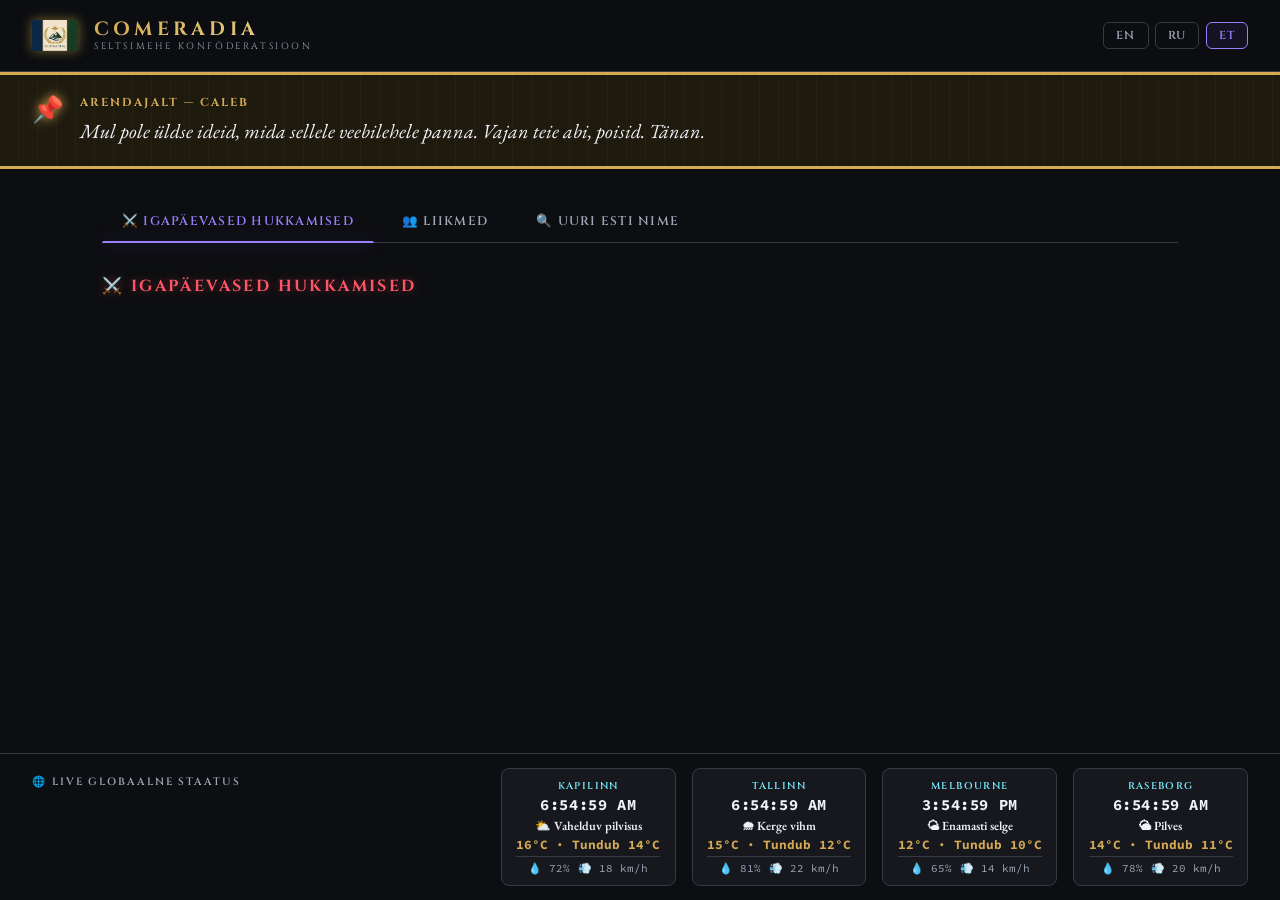
==== commit f65f7151: "Update 2.1" ====
--- a/et/index.html
+++ b/et/index.html
@@ -45,7 +45,6 @@
   <section id="tab-behead" class="tab-panel active" aria-label="Igapäevased hukkamised">
     <div class="behead-header">
       <h2>⚔️ Igapäevased hukkamised</h2>
-      <div id="behead-countdown" class="behead-countdown"></div>
     </div>
     <div class="behead-feed" id="beheading-feed"></div>
   </section>
--- a/style.css
+++ b/style.css
@@ -411,18 +411,6 @@
   padding: .15rem .55rem;
 }
 
-.behead-countdown {
-  font-family: 'Source Code Pro', monospace;
-  font-size: .85rem;
-  font-weight: 700;
-  letter-spacing: .08em;
-  color: var(--danger);
-  border: 1px solid rgba(255,85,102,.3);
-  background: rgba(255,85,102,.06);
-  border-radius: 6px;
-  padding: .35rem .9rem;
-  text-shadow: 0 0 8px rgba(255,85,102,.4);
-}
 
 .behead-feed {
   display: flex;
@@ -457,6 +445,12 @@
   filter: drop-shadow(0 0 4px rgba(255,85,102,.6));
 }
 
+.behead-body {
+  display: flex;
+  flex-direction: column;
+  gap: .2rem;
+}
+
 .behead-text {
   font-size: .98rem;
   color: var(--muted);
@@ -469,11 +463,11 @@
   letter-spacing: .04em;
 }
 
-.behead-time {
-  font-size: .7rem;
-  color: var(--muted);
-  font-family: 'Source Code Pro', monospace;
-  white-space: nowrap;
+.behead-ts {
+  font-size: .72rem;
+  color: var(--muted);
+  font-family: 'Source Code Pro', monospace;
+  opacity: .7;
 }
 
 /* ─── MEMBERS ────────────────────────────────────────────────────────────── */
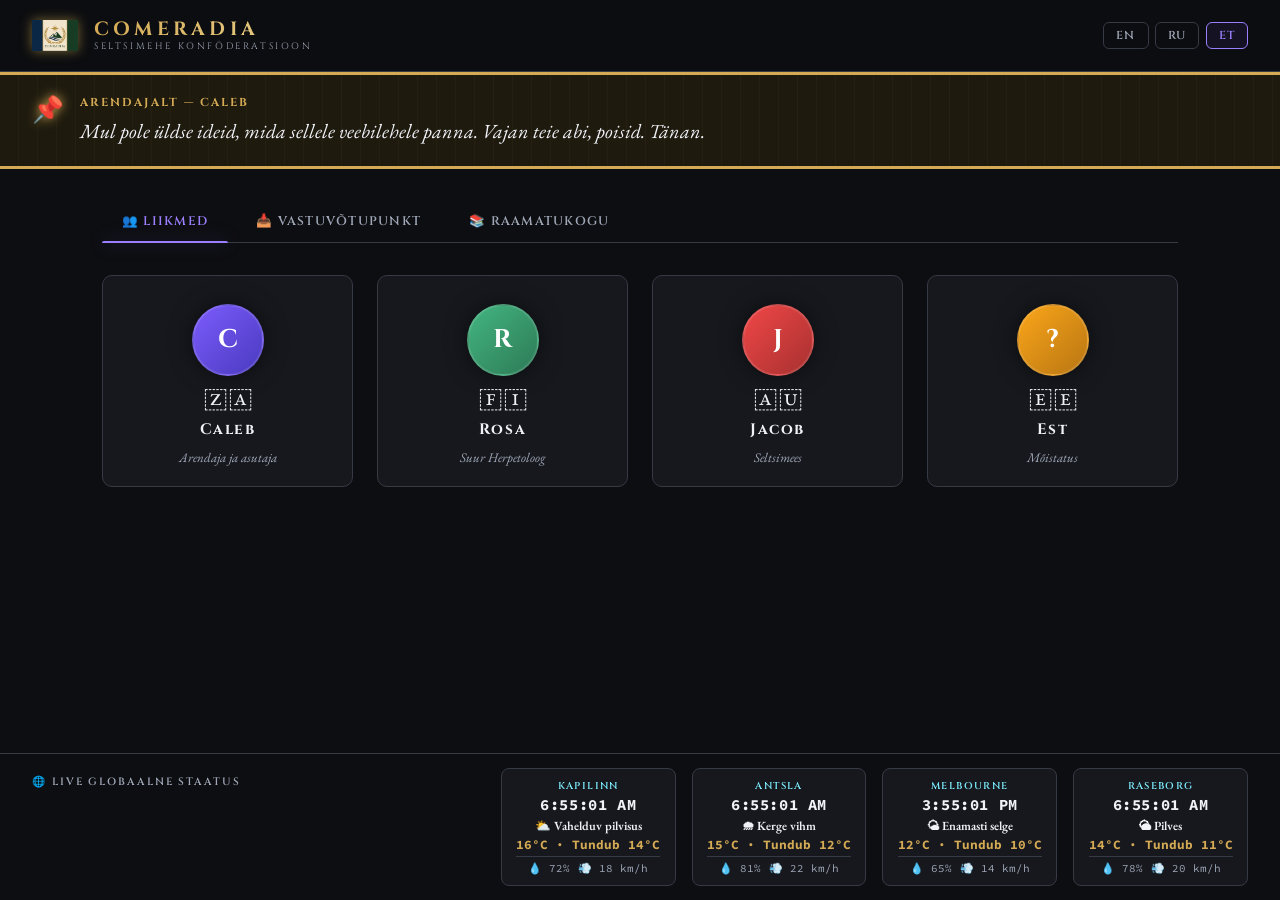
==== commit 7ccedae9: "removed unneccesay features, added upload feature" ====
--- a/et/index.html
+++ b/et/index.html
@@ -36,23 +36,14 @@
 <main>
 
   <nav class="tab-nav" aria-label="Sektsioonid">
-    <button class="tab-btn active" data-tab="tab-behead">⚔️ Igapäevased hukkamised</button>
-    <button class="tab-btn"        data-tab="tab-members">👥 Liikmed</button>
-    <button class="tab-btn"        data-tab="tab-vault">🔍 Uuri Esti nime</button>
+    <button class="tab-btn active" data-tab="tab-members">👥 Liikmed</button>
+    <button class="tab-btn"        data-tab="tab-intake">📥 Vastuvõtupunkt</button>
+    <button class="tab-btn"        data-tab="tab-archive">📚 Raamatukogu</button>
   </nav>
 
   <!-- TAB 1 -->
-  <section id="tab-behead" class="tab-panel active" aria-label="Igapäevased hukkamised">
-    <div class="behead-header">
-      <h2>⚔️ Igapäevased hukkamised</h2>
-    </div>
-    <div class="behead-feed" id="beheading-feed"></div>
-  </section>
-
-  <!-- TAB 2 -->
-  <section id="tab-members" class="tab-panel" aria-label="Liikmed">
+  <section id="tab-members" class="tab-panel active" aria-label="Liikmed">
     <div class="members-grid">
-
       <div class="member-card" data-member="Caleb">
         <div class="member-avatar" style="background: linear-gradient(135deg,#7c5cfc,#4a3abf)">C</div>
         <div class="member-flag">🇿🇦</div>
@@ -84,13 +75,19 @@
     </div>
   </section>
 
+  <!-- TAB 2 -->
+  <section id="tab-intake" class="tab-panel" aria-label="Vastuvõtupunkt">
+    <div class="intake-container" style="display: flex; flex-direction: column; align-items: center; justify-content: center; padding: 40px 20px; text-align: center;">
+      <h2 style="margin-bottom: 25px;">📥 Vastuvõtupunkt</h2>
+      <a href="https://forms.gle/A4mvK2NWsHBbTmQE8" target="_blank" class="btn-vault">⚡ Ava esitamise portaal</a>
+      </div>
+  </section>
+
   <!-- TAB 3 -->
-  <section id="tab-vault" class="tab-panel" aria-label="Hoidla">
-    <div class="vault-terminal">
-      <div class="vault-icons" aria-hidden="true">🔒 ⚠️ 🔒 ⚠️ 🔒</div>
-      <div class="vault-title">Salastatud andmed</div>
-      <div class="vault-sub">[ UNIKAALSE EESTI EESNIME HOIDLA ]<br/>// TURVAKLIRENS: ULTRA-MÕISTATUS //</div>
-      <button id="btn-vault" class="btn-vault">⚡ Juurdepääs mõistatusele</button>
+  <section id="tab-archive" class="tab-panel" aria-label="Raamatukogu">
+    <div class="archive-container">
+      <h2>📚 Raamatukogu</h2>
+      <div id="archive-list" class="archive-list">Laadin arhiive...</div>
     </div>
   </section>
 
@@ -116,7 +113,7 @@
     </div>
 
     <div class="clock-item">
-      <span class="clock-city">Tallinn</span>
+      <span class="clock-city">Antsla</span>
       <span class="clock-time" id="clock-et">--:--:--</span>
       <span class="clock-condition">🌧 Kerge vihm</span>
       <span class="clock-temp">15°C · Tundub 12°C</span>
@@ -145,3 +142,4 @@
 <script src="../script.js"></script>
 </body>
 </html>
+
